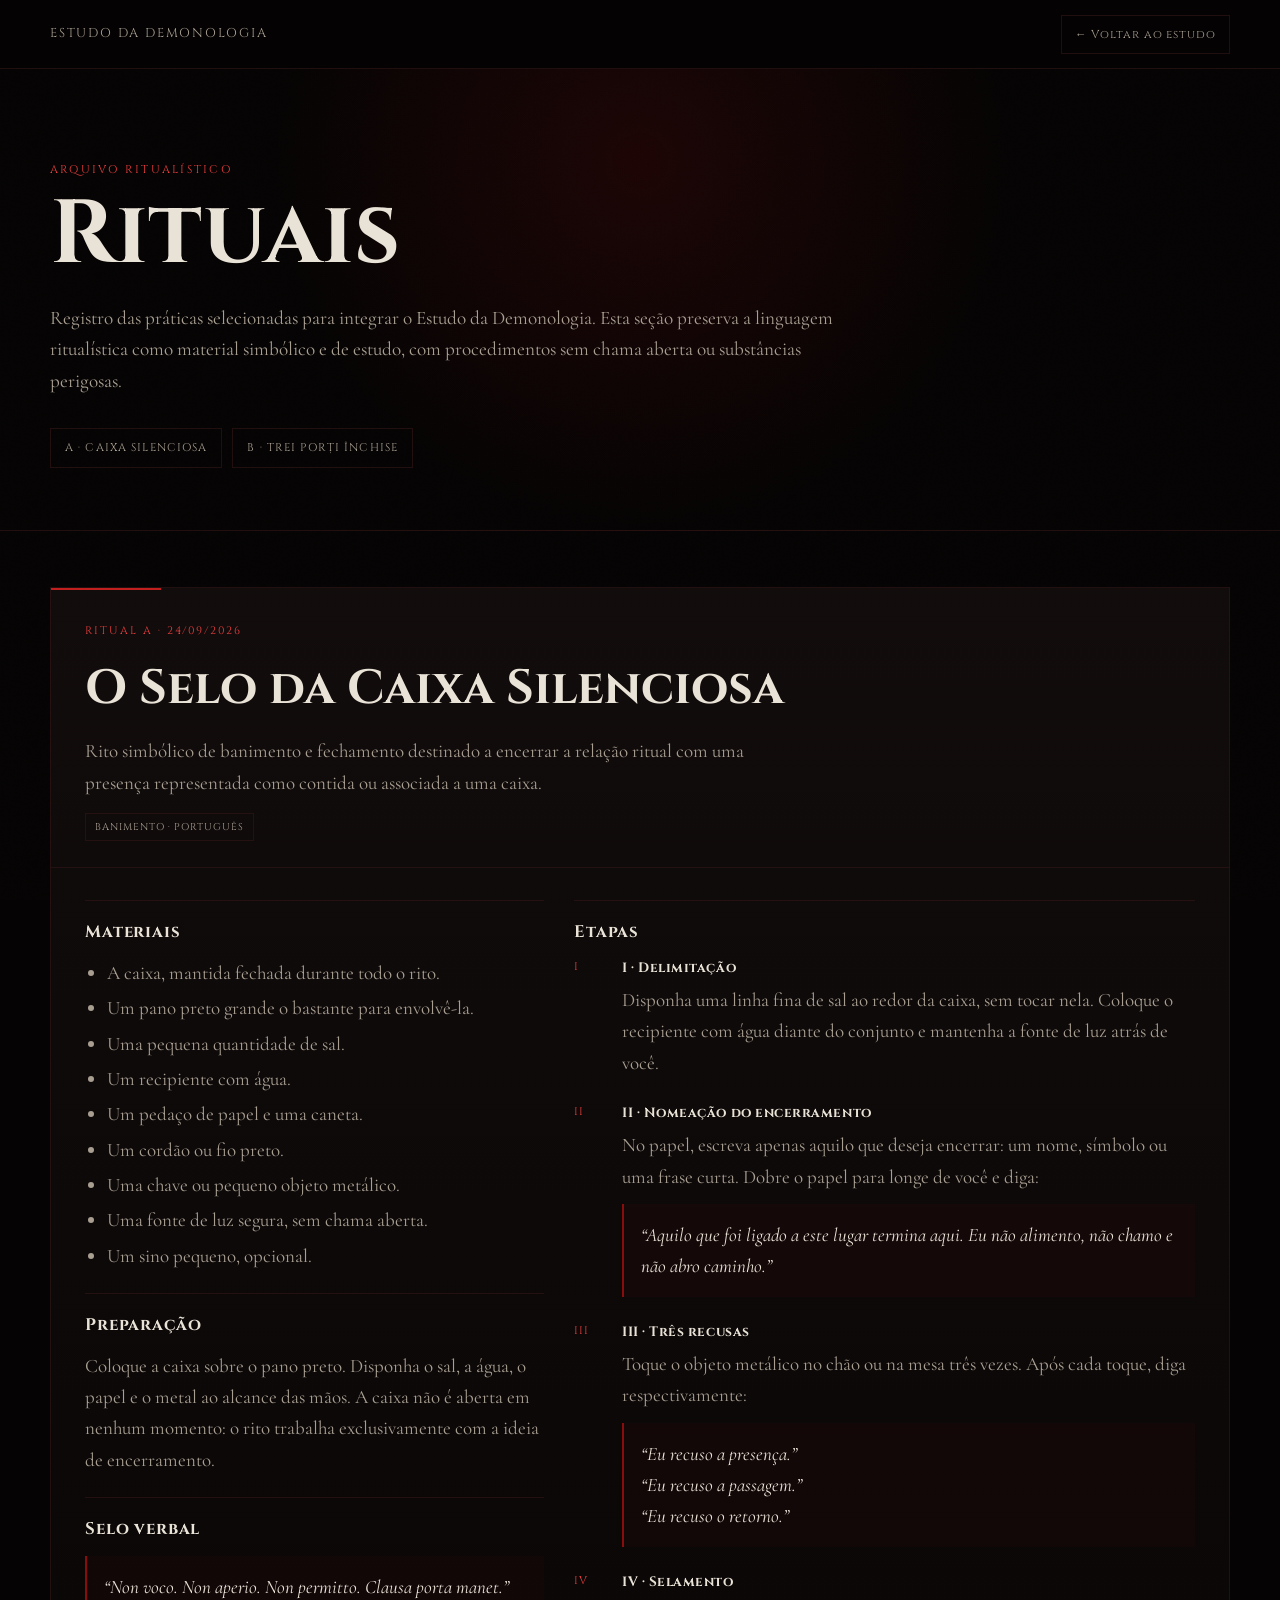
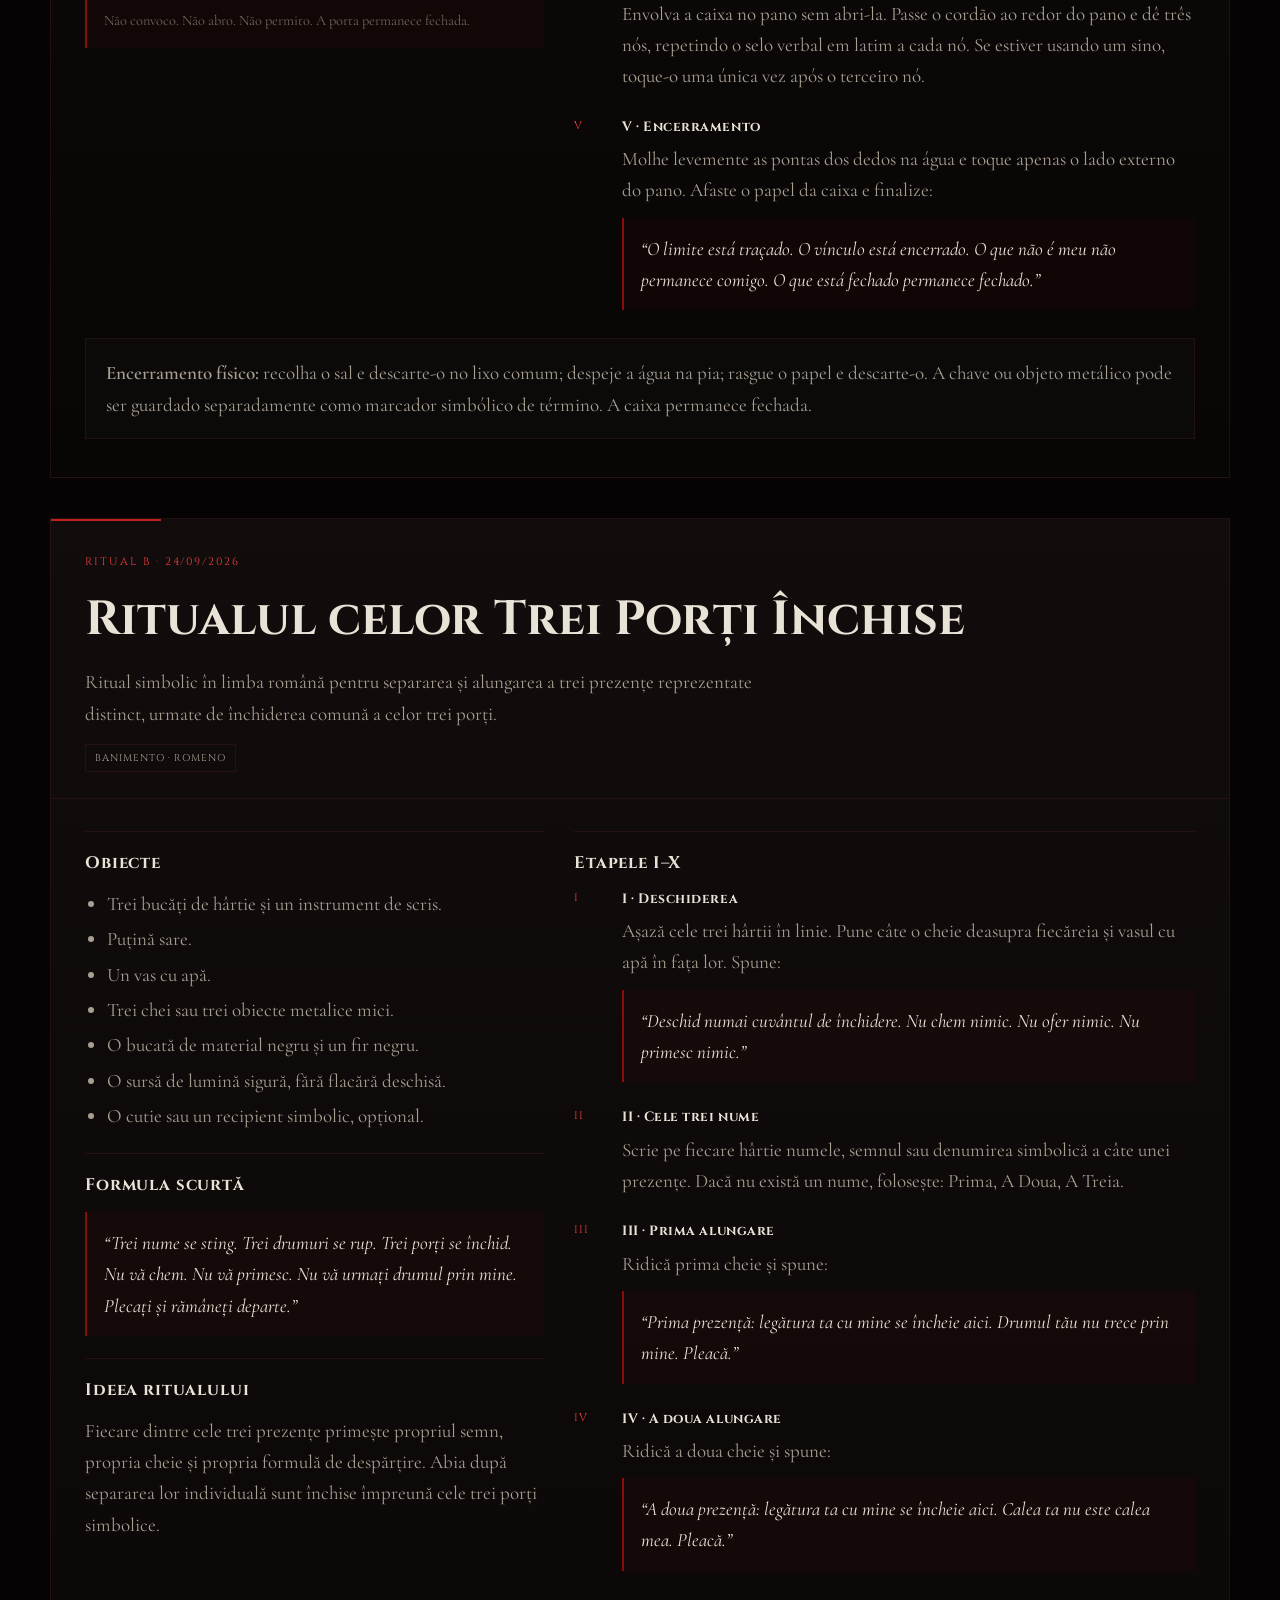
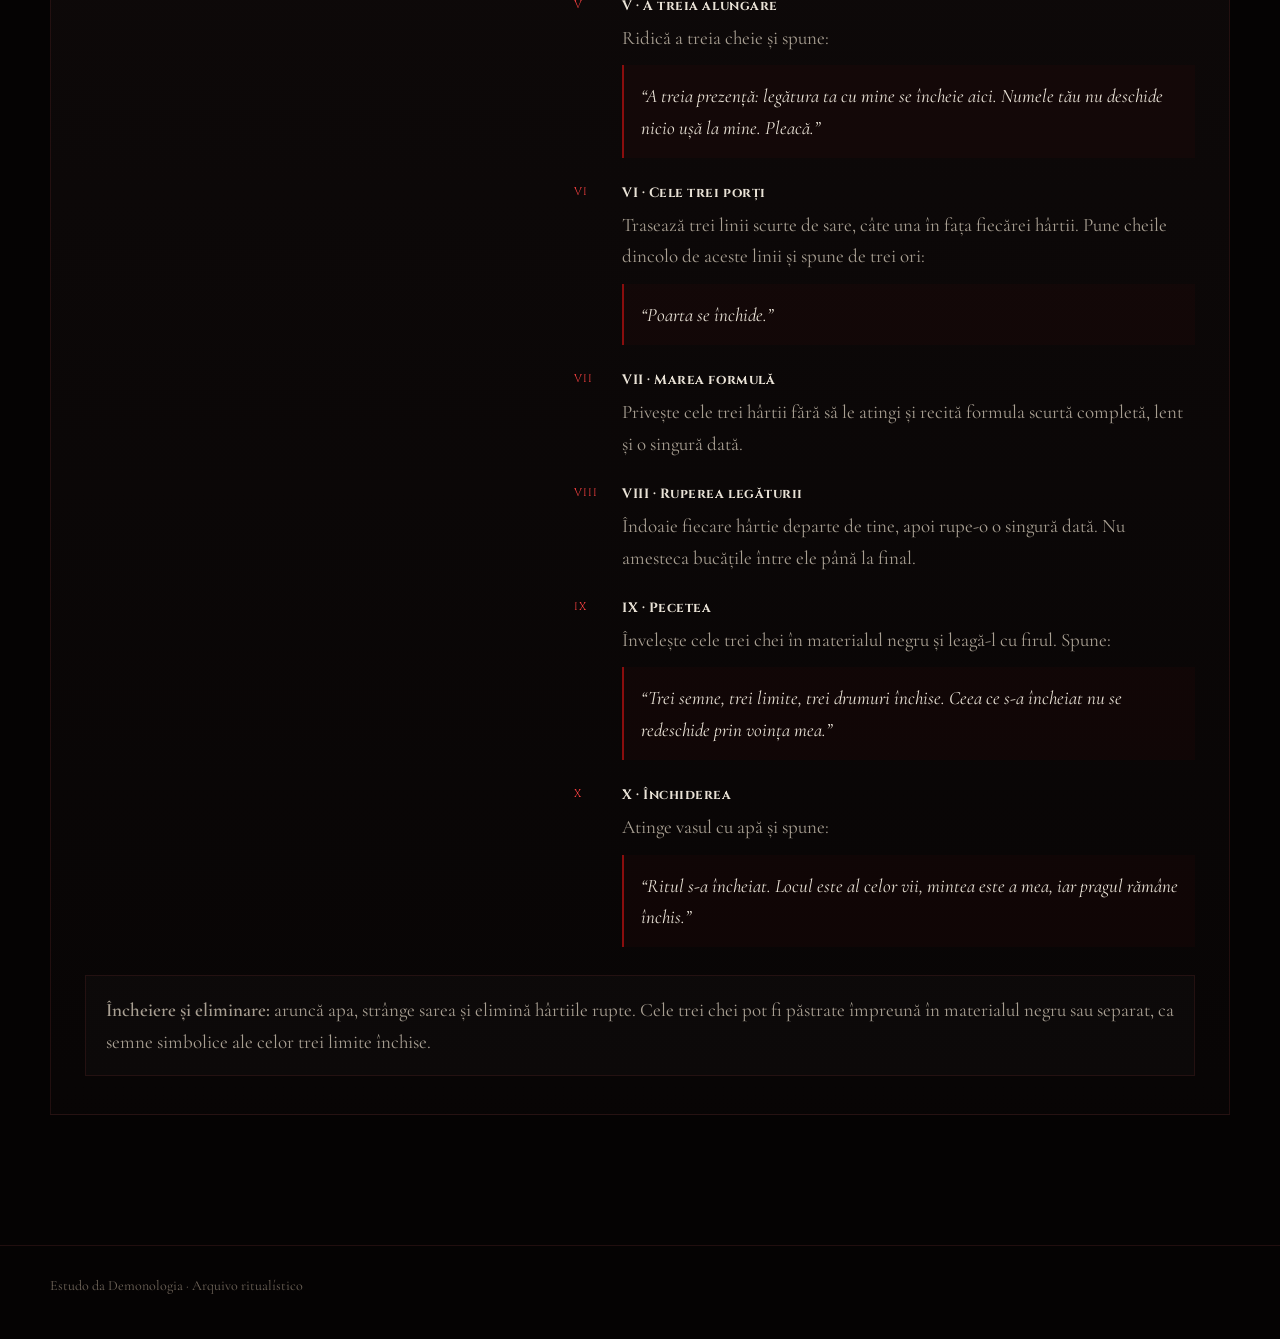
==== rituais.html @ 2136f31a "Add files via upload" ====
<!DOCTYPE html>
<html lang="pt-BR">
<head>
<meta charset="UTF-8">
<meta name="viewport" content="width=device-width, initial-scale=1, viewport-fit=cover">
<title>Rituais · Estudo da Demonologia</title>
<meta name="description" content="Arquivo ritualístico do projeto Estudo da Demonologia: O Selo da Caixa Silenciosa e Ritualul celor Trei Porți Închise.">
<link rel="stylesheet" href="assets/fontes.css">
<style>
  :root {
    --bg:#050303; --bg-raised:#0e0909; --panel:#130d0d; --ink:#e9e2d6;
    --dim:#a89f92; --faint:#6e6459; --red:#8a0d0d; --red-bright:#c41f1f;
    --red-glow:#ef3f3f; --line:#34161699;
    color-scheme:dark;
  }
  *{box-sizing:border-box}
  html{scroll-behavior:smooth}
  body{margin:0;background:var(--bg);color:var(--ink);font-family:'Cormorant Garamond',serif;font-size:19px;line-height:1.65;-webkit-font-smoothing:antialiased}
  body::before{content:"";position:fixed;inset:0;pointer-events:none;background-image:url("data:image/svg+xml,%3Csvg xmlns='http://www.w3.org/2000/svg' width='120' height='120'%3E%3Cfilter id='n'%3E%3CfeTurbulence type='fractalNoise' baseFrequency='.85' numOctaves='2' stitchTiles='stitch'/%3E%3C/filter%3E%3Crect width='100%25' height='100%25' filter='url(%23n)'/%3E%3C/svg%3E");opacity:.035;mix-blend-mode:overlay}
  a{color:inherit}
  h1,h2,h3,h4{font-family:'Cinzel',serif;margin:0;color:var(--ink)}
  .fraktur{font-family:'Metal Mania',cursive;font-weight:400}
  .shell{width:min(1180px,calc(100% - 40px));margin:0 auto}
  .topbar{position:sticky;top:0;z-index:20;background:rgba(5,3,3,.96);border-bottom:1px solid var(--line)}
  .topbar-inner{min-height:68px;display:flex;align-items:center;justify-content:space-between;gap:18px}
  .brand{font-family:'Cinzel',serif;font-size:.8rem;letter-spacing:.14em;text-transform:uppercase;text-decoration:none;color:var(--dim)}
  .back{display:inline-flex;align-items:center;gap:8px;text-decoration:none;border:1px solid var(--line);padding:9px 13px;font-family:'Cinzel',serif;font-size:.72rem;letter-spacing:.08em;color:var(--dim)}
  .back:hover{border-color:var(--red-bright);color:var(--red-glow)}
  .hero{padding:92px 0 62px;border-bottom:1px solid var(--line);background:radial-gradient(circle at 50% 20%,rgba(138,13,13,.18),transparent 50%)}
  .kicker{font-family:'Cinzel',serif;font-size:.7rem;letter-spacing:.2em;color:var(--red-glow);text-transform:uppercase;margin-bottom:14px}
  h1{font-size:clamp(2.8rem,7vw,6rem);line-height:.95;max-width:900px}
  .lede{max-width:790px;color:var(--dim);font-size:1.2rem;margin:24px 0 0}
  .index{display:flex;flex-wrap:wrap;gap:10px;margin-top:30px}
  .index a{text-decoration:none;border:1px solid var(--line);padding:10px 14px;font-family:'Cinzel',serif;font-size:.7rem;letter-spacing:.1em;text-transform:uppercase;color:var(--dim)}
  .index a:hover{border-color:var(--red-bright);color:var(--red-glow)}
  main{padding:56px 0 90px}
  .ritual{border:1px solid var(--line);background:linear-gradient(180deg,rgba(19,13,13,.94),rgba(8,5,5,.98));margin-bottom:40px;position:relative;overflow:hidden}
  .ritual::before{content:"";position:absolute;left:0;top:0;width:110px;height:2px;background:var(--red-bright)}
  .ritual-head{padding:34px 34px 26px;border-bottom:1px solid var(--line)}
  .code{font-family:'Cinzel',serif;font-size:.68rem;letter-spacing:.18em;color:var(--red-glow);text-transform:uppercase}
  .ritual h2{font-size:clamp(1.8rem,4vw,3rem);margin:9px 0 7px}
  .subtitle{color:var(--dim);margin:0;max-width:76ch}
  .status{display:inline-block;margin-top:15px;border:1px solid var(--line);padding:5px 9px;font-family:'Cinzel',serif;font-size:.62rem;letter-spacing:.1em;text-transform:uppercase;color:var(--dim)}
  .ritual-body{padding:32px 34px 38px}
  .two-col{display:grid;grid-template-columns:minmax(0,.85fr) minmax(0,1.15fr);gap:30px}
  .panel{border-top:1px solid var(--line);padding-top:18px;margin-top:22px}
  .panel:first-child{margin-top:0}
  .panel h3{font-size:1.05rem;letter-spacing:.05em;margin-bottom:10px}
  .panel p{margin:0;color:var(--dim)}
  .materials{margin:0;padding-left:1.15em;color:var(--dim)}
  .materials li+li{margin-top:4px}
  .steps{counter-reset:ritual-step;margin:0;padding:0;list-style:none}
  .steps li{position:relative;padding:0 0 24px 48px;color:var(--dim)}
  .steps li:last-child{padding-bottom:0}
  .steps li::before{counter-increment:ritual-step;content:counter(ritual-step, upper-roman);position:absolute;left:0;top:1px;font-family:'Cinzel',serif;font-size:.68rem;color:var(--red-glow);letter-spacing:.08em}
  .steps strong{display:block;font-family:'Cinzel',serif;font-size:.84rem;color:var(--ink);letter-spacing:.04em;margin-bottom:5px}
  .formula{margin:12px 0 0;padding:15px 17px;border-left:2px solid var(--red);background:rgba(138,13,13,.06);font-style:italic;color:var(--ink)}
  .translation{display:block;margin-top:7px;color:var(--faint);font-style:normal;font-size:.9rem}
  .note{margin-top:28px;padding:18px 20px;border:1px solid var(--line);color:var(--dim);background:rgba(255,255,255,.015)}
  footer{border-top:1px solid var(--line);padding:28px 0 42px;color:var(--faint);font-size:.88rem}
  @media(max-width:820px){
    body{font-size:18px}.shell{width:min(100% - 26px,1180px)}.hero{padding:64px 0 44px}.two-col{grid-template-columns:1fr}.topbar-inner{min-height:60px}.brand{font-size:.68rem}.back{font-size:.65rem}.ritual-head,.ritual-body{padding-left:22px;padding-right:22px}.steps li{padding-left:42px}
  }
</style>
</head>
<body>
<header class="topbar">
  <div class="shell topbar-inner">
    <a class="brand" href="index.html">Estudo da Demonologia</a>
    <a class="back" href="index.html">← Voltar ao estudo</a>
  </div>
</header>

<section class="hero">
  <div class="shell">
    <div class="kicker">Arquivo ritualístico</div>
    <h1>Rituais</h1>
    <p class="lede">Registro das práticas selecionadas para integrar o Estudo da Demonologia. Esta seção preserva a linguagem ritualística como material simbólico e de estudo, com procedimentos sem chama aberta ou substâncias perigosas.</p>
    <nav class="index" aria-label="Índice de rituais">
      <a href="#ritual-a">A · Caixa Silenciosa</a>
      <a href="#ritual-b">B · Trei Porți Închise</a>
    </nav>
  </div>
</section>

<main>
  <div class="shell">
    <article class="ritual" id="ritual-a">
      <header class="ritual-head">
        <div class="code">Ritual A · 24/09/2026</div>
        <h2>O Selo da Caixa Silenciosa</h2>
        <p class="subtitle">Rito simbólico de banimento e fechamento destinado a encerrar a relação ritual com uma presença representada como contida ou associada a uma caixa.</p>
        <span class="status">Banimento · Português</span>
      </header>
      <div class="ritual-body">
        <div class="two-col">
          <div>
            <section class="panel">
              <h3>Materiais</h3>
              <ul class="materials">
                <li>A caixa, mantida fechada durante todo o rito.</li>
                <li>Um pano preto grande o bastante para envolvê-la.</li>
                <li>Uma pequena quantidade de sal.</li>
                <li>Um recipiente com água.</li>
                <li>Um pedaço de papel e uma caneta.</li>
                <li>Um cordão ou fio preto.</li>
                <li>Uma chave ou pequeno objeto metálico.</li>
                <li>Uma fonte de luz segura, sem chama aberta.</li>
                <li>Um sino pequeno, opcional.</li>
              </ul>
            </section>
            <section class="panel">
              <h3>Preparação</h3>
              <p>Coloque a caixa sobre o pano preto. Disponha o sal, a água, o papel e o metal ao alcance das mãos. A caixa não é aberta em nenhum momento: o rito trabalha exclusivamente com a ideia de encerramento.</p>
            </section>
            <section class="panel">
              <h3>Selo verbal</h3>
              <div class="formula">“Non voco. Non aperio. Non permitto. Clausa porta manet.”<span class="translation">Não convoco. Não abro. Não permito. A porta permanece fechada.</span></div>
            </section>
          </div>
          <div>
            <section class="panel">
              <h3>Etapas</h3>
              <ol class="steps">
                <li><strong>I · Delimitação</strong>Disponha uma linha fina de sal ao redor da caixa, sem tocar nela. Coloque o recipiente com água diante do conjunto e mantenha a fonte de luz atrás de você.</li>
                <li><strong>II · Nomeação do encerramento</strong>No papel, escreva apenas aquilo que deseja encerrar: um nome, símbolo ou uma frase curta. Dobre o papel para longe de você e diga: <div class="formula">“Aquilo que foi ligado a este lugar termina aqui. Eu não alimento, não chamo e não abro caminho.”</div></li>
                <li><strong>III · Três recusas</strong>Toque o objeto metálico no chão ou na mesa três vezes. Após cada toque, diga respectivamente: <div class="formula">“Eu recuso a presença.”<br>“Eu recuso a passagem.”<br>“Eu recuso o retorno.”</div></li>
                <li><strong>IV · Selamento</strong>Envolva a caixa no pano sem abri-la. Passe o cordão ao redor do pano e dê três nós, repetindo o selo verbal em latim a cada nó. Se estiver usando um sino, toque-o uma única vez após o terceiro nó.</li>
                <li><strong>V · Encerramento</strong>Molhe levemente as pontas dos dedos na água e toque apenas o lado externo do pano. Afaste o papel da caixa e finalize: <div class="formula">“O limite está traçado. O vínculo está encerrado. O que não é meu não permanece comigo. O que está fechado permanece fechado.”</div></li>
              </ol>
            </section>
          </div>
        </div>
        <div class="note"><strong>Encerramento físico:</strong> recolha o sal e descarte-o no lixo comum; despeje a água na pia; rasgue o papel e descarte-o. A chave ou objeto metálico pode ser guardado separadamente como marcador simbólico de término. A caixa permanece fechada.</div>
      </div>
    </article>

    <article class="ritual" id="ritual-b">
      <header class="ritual-head">
        <div class="code">Ritual B · 24/09/2026</div>
        <h2>Ritualul celor Trei Porți Închise</h2>
        <p class="subtitle">Ritual simbolic în limba română pentru separarea și alungarea a trei prezențe reprezentate distinct, urmate de închiderea comună a celor trei porți.</p>
        <span class="status">Banimento · Romeno</span>
      </header>
      <div class="ritual-body">
        <div class="two-col">
          <div>
            <section class="panel">
              <h3>Obiecte</h3>
              <ul class="materials">
                <li>Trei bucăți de hârtie și un instrument de scris.</li>
                <li>Puțină sare.</li>
                <li>Un vas cu apă.</li>
                <li>Trei chei sau trei obiecte metalice mici.</li>
                <li>O bucată de material negru și un fir negru.</li>
                <li>O sursă de lumină sigură, fără flacără deschisă.</li>
                <li>O cutie sau un recipient simbolic, opțional.</li>
              </ul>
            </section>
            <section class="panel">
              <h3>Formula scurtă</h3>
              <div class="formula">“Trei nume se sting. Trei drumuri se rup. Trei porți se închid. Nu vă chem. Nu vă primesc. Nu vă urmați drumul prin mine. Plecați și rămâneți departe.”</div>
            </section>
            <section class="panel">
              <h3>Ideea ritualului</h3>
              <p>Fiecare dintre cele trei prezențe primește propriul semn, propria cheie și propria formulă de despărțire. Abia după separarea lor individuală sunt închise împreună cele trei porți simbolice.</p>
            </section>
          </div>
          <div>
            <section class="panel">
              <h3>Etapele I–X</h3>
              <ol class="steps">
                <li><strong>I · Deschiderea</strong>Așază cele trei hârtii în linie. Pune câte o cheie deasupra fiecăreia și vasul cu apă în fața lor. Spune: <div class="formula">“Deschid numai cuvântul de închidere. Nu chem nimic. Nu ofer nimic. Nu primesc nimic.”</div></li>
                <li><strong>II · Cele trei nume</strong>Scrie pe fiecare hârtie numele, semnul sau denumirea simbolică a câte unei prezențe. Dacă nu există un nume, folosește: Prima, A Doua, A Treia.</li>
                <li><strong>III · Prima alungare</strong>Ridică prima cheie și spune: <div class="formula">“Prima prezență: legătura ta cu mine se încheie aici. Drumul tău nu trece prin mine. Pleacă.”</div></li>
                <li><strong>IV · A doua alungare</strong>Ridică a doua cheie și spune: <div class="formula">“A doua prezență: legătura ta cu mine se încheie aici. Calea ta nu este calea mea. Pleacă.”</div></li>
                <li><strong>V · A treia alungare</strong>Ridică a treia cheie și spune: <div class="formula">“A treia prezență: legătura ta cu mine se încheie aici. Numele tău nu deschide nicio ușă la mine. Pleacă.”</div></li>
                <li><strong>VI · Cele trei porți</strong>Trasează trei linii scurte de sare, câte una în fața fiecărei hârtii. Pune cheile dincolo de aceste linii și spune de trei ori: <div class="formula">“Poarta se închide.”</div></li>
                <li><strong>VII · Marea formulă</strong>Privește cele trei hârtii fără să le atingi și recită formula scurtă completă, lent și o singură dată.</li>
                <li><strong>VIII · Ruperea legăturii</strong>Îndoaie fiecare hârtie departe de tine, apoi rupe-o o singură dată. Nu amesteca bucățile între ele până la final.</li>
                <li><strong>IX · Pecetea</strong>Învelește cele trei chei în materialul negru și leagă-l cu firul. Spune: <div class="formula">“Trei semne, trei limite, trei drumuri închise. Ceea ce s-a încheiat nu se redeschide prin voința mea.”</div></li>
                <li><strong>X · Închiderea</strong>Atinge vasul cu apă și spune: <div class="formula">“Ritul s-a încheiat. Locul este al celor vii, mintea este a mea, iar pragul rămâne închis.”</div></li>
              </ol>
            </section>
          </div>
        </div>
        <div class="note"><strong>Încheiere și eliminare:</strong> aruncă apa, strânge sarea și elimină hârtiile rupte. Cele trei chei pot fi păstrate împreună în materialul negru sau separat, ca semne simbolice ale celor trei limite închise.</div>
      </div>
    </article>
  </div>
</main>

<footer>
  <div class="shell">Estudo da Demonologia · Arquivo ritualístico</div>
</footer>
</body>
</html>
---- assets/fontes.css ----
@font-face {
  font-family: 'Cinzel';
  font-style: normal;
  font-weight: 400;
  font-display: swap;
  src: url('./fontes/cinzel-400-normal-latin.woff2') format('woff2');
  unicode-range: U+0000-00FF, U+0131, U+0152-0153, U+02BB-02BC, U+02C6, U+02DA, U+02DC, U+0304, U+0308, U+0329, U+2000-206F, U+20AC, U+2122, U+2191, U+2193, U+2212, U+2215, U+FEFF, U+FFFD;
}

@font-face {
  font-family: 'Cinzel';
  font-style: normal;
  font-weight: 400;
  font-display: swap;
  src: url('./fontes/cinzel-400-normal-latin-ext.woff2') format('woff2');
  unicode-range: U+0100-02BA, U+02BD-02C5, U+02C7-02CC, U+02CE-02D7, U+02DD-02FF, U+0304, U+0308, U+0329, U+1D00-1DBF, U+1E00-1E9F, U+1EF2-1EFF, U+2020, U+20A0-20AB, U+20AD-20C0, U+2113, U+2C60-2C7F, U+A720-A7FF;
}

@font-face {
  font-family: 'Cinzel';
  font-style: normal;
  font-weight: 500;
  font-display: swap;
  src: url('./fontes/cinzel-500-normal-latin.woff2') format('woff2');
  unicode-range: U+0000-00FF, U+0131, U+0152-0153, U+02BB-02BC, U+02C6, U+02DA, U+02DC, U+0304, U+0308, U+0329, U+2000-206F, U+20AC, U+2122, U+2191, U+2193, U+2212, U+2215, U+FEFF, U+FFFD;
}

@font-face {
  font-family: 'Cinzel';
  font-style: normal;
  font-weight: 500;
  font-display: swap;
  src: url('./fontes/cinzel-500-normal-latin-ext.woff2') format('woff2');
  unicode-range: U+0100-02BA, U+02BD-02C5, U+02C7-02CC, U+02CE-02D7, U+02DD-02FF, U+0304, U+0308, U+0329, U+1D00-1DBF, U+1E00-1E9F, U+1EF2-1EFF, U+2020, U+20A0-20AB, U+20AD-20C0, U+2113, U+2C60-2C7F, U+A720-A7FF;
}

@font-face {
  font-family: 'Cinzel';
  font-style: normal;
  font-weight: 600;
  font-display: swap;
  src: url('./fontes/cinzel-600-normal-latin.woff2') format('woff2');
  unicode-range: U+0000-00FF, U+0131, U+0152-0153, U+02BB-02BC, U+02C6, U+02DA, U+02DC, U+0304, U+0308, U+0329, U+2000-206F, U+20AC, U+2122, U+2191, U+2193, U+2212, U+2215, U+FEFF, U+FFFD;
}

@font-face {
  font-family: 'Cinzel';
  font-style: normal;
  font-weight: 600;
  font-display: swap;
  src: url('./fontes/cinzel-600-normal-latin-ext.woff2') format('woff2');
  unicode-range: U+0100-02BA, U+02BD-02C5, U+02C7-02CC, U+02CE-02D7, U+02DD-02FF, U+0304, U+0308, U+0329, U+1D00-1DBF, U+1E00-1E9F, U+1EF2-1EFF, U+2020, U+20A0-20AB, U+20AD-20C0, U+2113, U+2C60-2C7F, U+A720-A7FF;
}

@font-face {
  font-family: 'Cinzel';
  font-style: normal;
  font-weight: 700;
  font-display: swap;
  src: url('./fontes/cinzel-700-normal-latin.woff2') format('woff2');
  unicode-range: U+0000-00FF, U+0131, U+0152-0153, U+02BB-02BC, U+02C6, U+02DA, U+02DC, U+0304, U+0308, U+0329, U+2000-206F, U+20AC, U+2122, U+2191, U+2193, U+2212, U+2215, U+FEFF, U+FFFD;
}

@font-face {
  font-family: 'Cinzel';
  font-style: normal;
  font-weight: 700;
  font-display: swap;
  src: url('./fontes/cinzel-700-normal-latin-ext.woff2') format('woff2');
  unicode-range: U+0100-02BA, U+02BD-02C5, U+02C7-02CC, U+02CE-02D7, U+02DD-02FF, U+0304, U+0308, U+0329, U+1D00-1DBF, U+1E00-1E9F, U+1EF2-1EFF, U+2020, U+20A0-20AB, U+20AD-20C0, U+2113, U+2C60-2C7F, U+A720-A7FF;
}

@font-face {
  font-family: 'Cormorant Garamond';
  font-style: italic;
  font-weight: 400;
  font-display: swap;
  src: url('./fontes/cormorant-garamond-400-italic-latin.woff2') format('woff2');
  unicode-range: U+0000-00FF, U+0131, U+0152-0153, U+02BB-02BC, U+02C6, U+02DA, U+02DC, U+0304, U+0308, U+0329, U+2000-206F, U+20AC, U+2122, U+2191, U+2193, U+2212, U+2215, U+FEFF, U+FFFD;
}

@font-face {
  font-family: 'Cormorant Garamond';
  font-style: italic;
  font-weight: 400;
  font-display: swap;
  src: url('./fontes/cormorant-garamond-400-italic-latin-ext.woff2') format('woff2');
  unicode-range: U+0100-02BA, U+02BD-02C5, U+02C7-02CC, U+02CE-02D7, U+02DD-02FF, U+0304, U+0308, U+0329, U+1D00-1DBF, U+1E00-1E9F, U+1EF2-1EFF, U+2020, U+20A0-20AB, U+20AD-20C0, U+2113, U+2C60-2C7F, U+A720-A7FF;
}

@font-face {
  font-family: 'Cormorant Garamond';
  font-style: normal;
  font-weight: 400;
  font-display: swap;
  src: url('./fontes/cormorant-garamond-400-normal-latin.woff2') format('woff2');
  unicode-range: U+0000-00FF, U+0131, U+0152-0153, U+02BB-02BC, U+02C6, U+02DA, U+02DC, U+0304, U+0308, U+0329, U+2000-206F, U+20AC, U+2122, U+2191, U+2193, U+2212, U+2215, U+FEFF, U+FFFD;
}

@font-face {
  font-family: 'Cormorant Garamond';
  font-style: normal;
  font-weight: 400;
  font-display: swap;
  src: url('./fontes/cormorant-garamond-400-normal-latin-ext.woff2') format('woff2');
  unicode-range: U+0100-02BA, U+02BD-02C5, U+02C7-02CC, U+02CE-02D7, U+02DD-02FF, U+0304, U+0308, U+0329, U+1D00-1DBF, U+1E00-1E9F, U+1EF2-1EFF, U+2020, U+20A0-20AB, U+20AD-20C0, U+2113, U+2C60-2C7F, U+A720-A7FF;
}

@font-face {
  font-family: 'Cormorant Garamond';
  font-style: italic;
  font-weight: 500;
  font-display: swap;
  src: url('./fontes/cormorant-garamond-500-italic-latin.woff2') format('woff2');
  unicode-range: U+0000-00FF, U+0131, U+0152-0153, U+02BB-02BC, U+02C6, U+02DA, U+02DC, U+0304, U+0308, U+0329, U+2000-206F, U+20AC, U+2122, U+2191, U+2193, U+2212, U+2215, U+FEFF, U+FFFD;
}

@font-face {
  font-family: 'Cormorant Garamond';
  font-style: italic;
  font-weight: 500;
  font-display: swap;
  src: url('./fontes/cormorant-garamond-500-italic-latin-ext.woff2') format('woff2');
  unicode-range: U+0100-02BA, U+02BD-02C5, U+02C7-02CC, U+02CE-02D7, U+02DD-02FF, U+0304, U+0308, U+0329, U+1D00-1DBF, U+1E00-1E9F, U+1EF2-1EFF, U+2020, U+20A0-20AB, U+20AD-20C0, U+2113, U+2C60-2C7F, U+A720-A7FF;
}

@font-face {
  font-family: 'Cormorant Garamond';
  font-style: normal;
  font-weight: 500;
  font-display: swap;
  src: url('./fontes/cormorant-garamond-500-normal-latin.woff2') format('woff2');
  unicode-range: U+0000-00FF, U+0131, U+0152-0153, U+02BB-02BC, U+02C6, U+02DA, U+02DC, U+0304, U+0308, U+0329, U+2000-206F, U+20AC, U+2122, U+2191, U+2193, U+2212, U+2215, U+FEFF, U+FFFD;
}

@font-face {
  font-family: 'Cormorant Garamond';
  font-style: normal;
  font-weight: 500;
  font-display: swap;
  src: url('./fontes/cormorant-garamond-500-normal-latin-ext.woff2') format('woff2');
  unicode-range: U+0100-02BA, U+02BD-02C5, U+02C7-02CC, U+02CE-02D7, U+02DD-02FF, U+0304, U+0308, U+0329, U+1D00-1DBF, U+1E00-1E9F, U+1EF2-1EFF, U+2020, U+20A0-20AB, U+20AD-20C0, U+2113, U+2C60-2C7F, U+A720-A7FF;
}

@font-face {
  font-family: 'Cormorant Garamond';
  font-style: normal;
  font-weight: 600;
  font-display: swap;
  src: url('./fontes/cormorant-garamond-600-normal-latin.woff2') format('woff2');
  unicode-range: U+0000-00FF, U+0131, U+0152-0153, U+02BB-02BC, U+02C6, U+02DA, U+02DC, U+0304, U+0308, U+0329, U+2000-206F, U+20AC, U+2122, U+2191, U+2193, U+2212, U+2215, U+FEFF, U+FFFD;
}

@font-face {
  font-family: 'Cormorant Garamond';
  font-style: normal;
  font-weight: 600;
  font-display: swap;
  src: url('./fontes/cormorant-garamond-600-normal-latin-ext.woff2') format('woff2');
  unicode-range: U+0100-02BA, U+02BD-02C5, U+02C7-02CC, U+02CE-02D7, U+02DD-02FF, U+0304, U+0308, U+0329, U+1D00-1DBF, U+1E00-1E9F, U+1EF2-1EFF, U+2020, U+20A0-20AB, U+20AD-20C0, U+2113, U+2C60-2C7F, U+A720-A7FF;
}

@font-face {
  font-family: 'Metal Mania';
  font-style: normal;
  font-weight: 400;
  font-display: swap;
  src: url('./fontes/metal-mania-400-normal-latin.woff2') format('woff2');
  unicode-range: U+0000-00FF, U+0131, U+0152-0153, U+02BB-02BC, U+02C6, U+02DA, U+02DC, U+0304, U+0308, U+0329, U+2000-206F, U+20AC, U+2122, U+2191, U+2193, U+2212, U+2215, U+FEFF, U+FFFD;
}

@font-face {
  font-family: 'Metal Mania';
  font-style: normal;
  font-weight: 400;
  font-display: swap;
  src: url('./fontes/metal-mania-400-normal-latin-ext.woff2') format('woff2');
  unicode-range: U+0100-02BA, U+02BD-02C5, U+02C7-02CC, U+02CE-02D7, U+02DD-02FF, U+0304, U+0308, U+0329, U+1D00-1DBF, U+1E00-1E9F, U+1EF2-1EFF, U+2020, U+20A0-20AB, U+20AD-20C0, U+2113, U+2C60-2C7F, U+A720-A7FF;
}
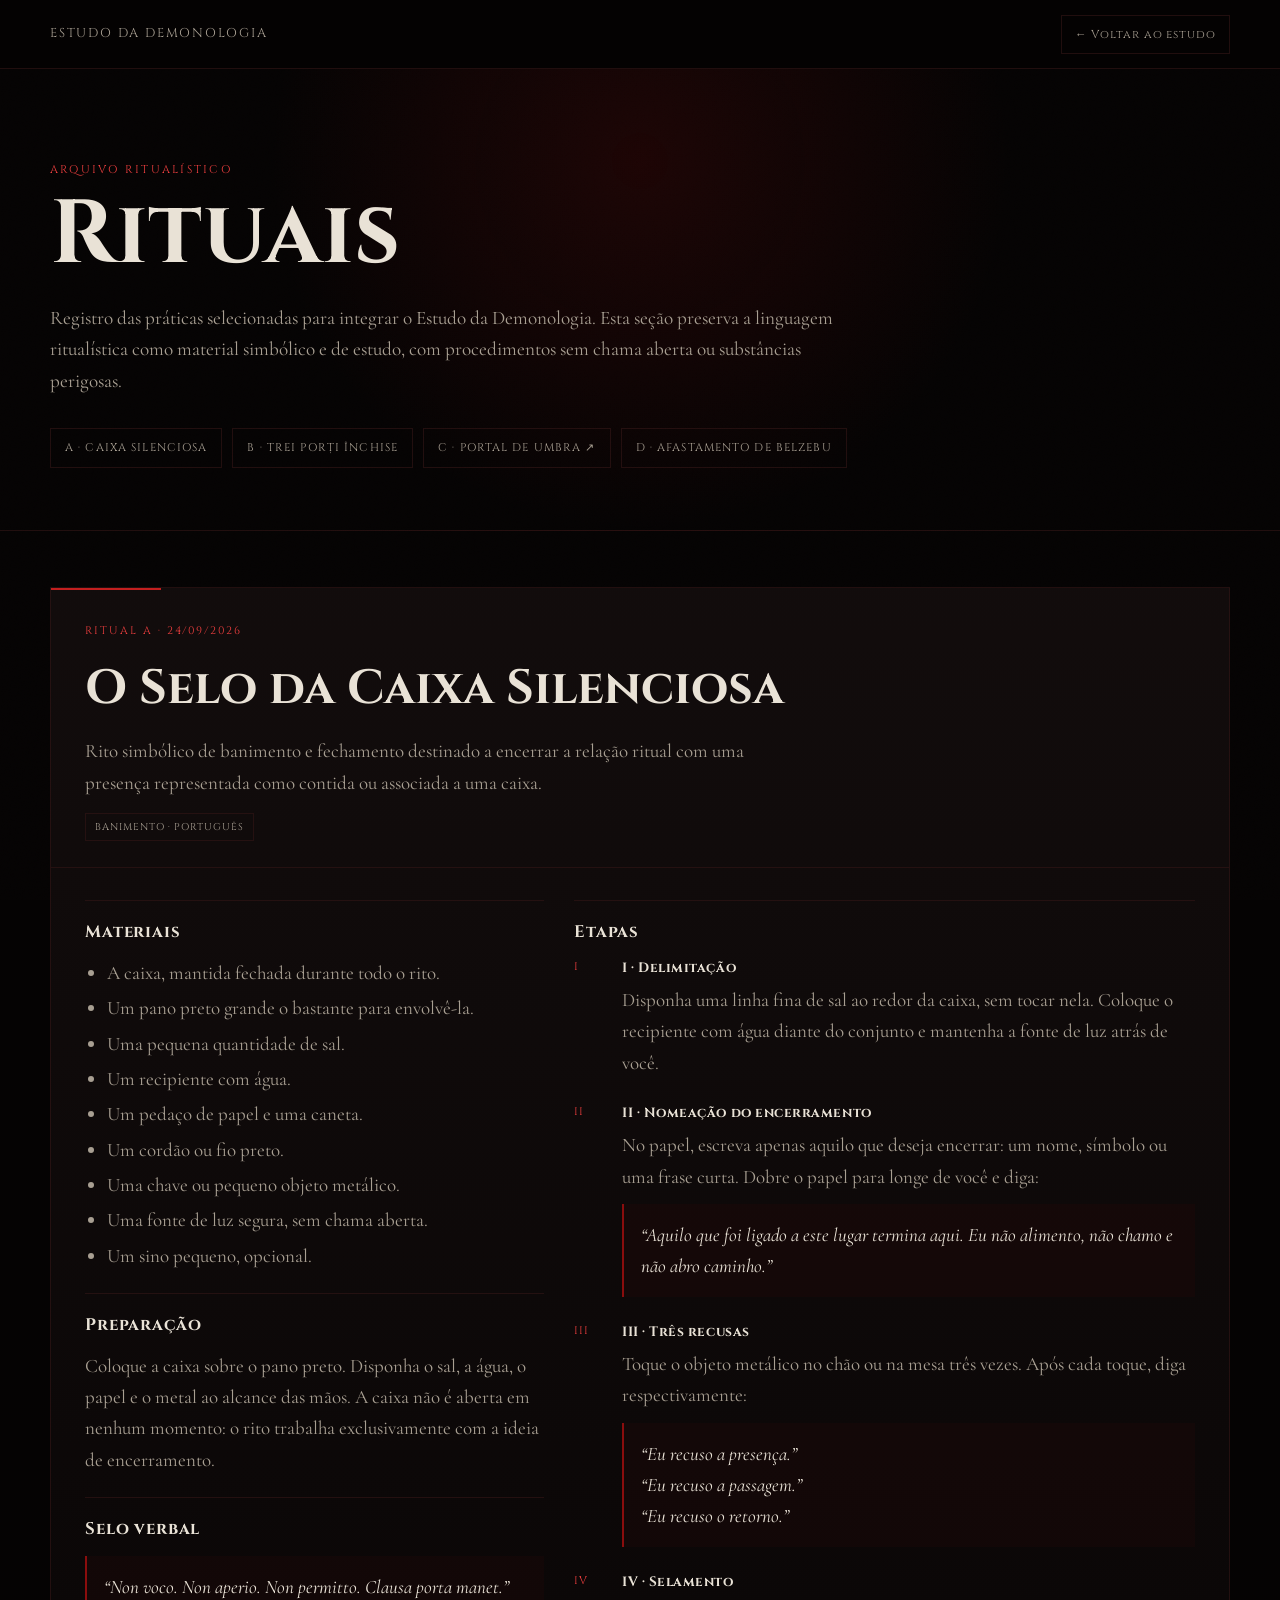
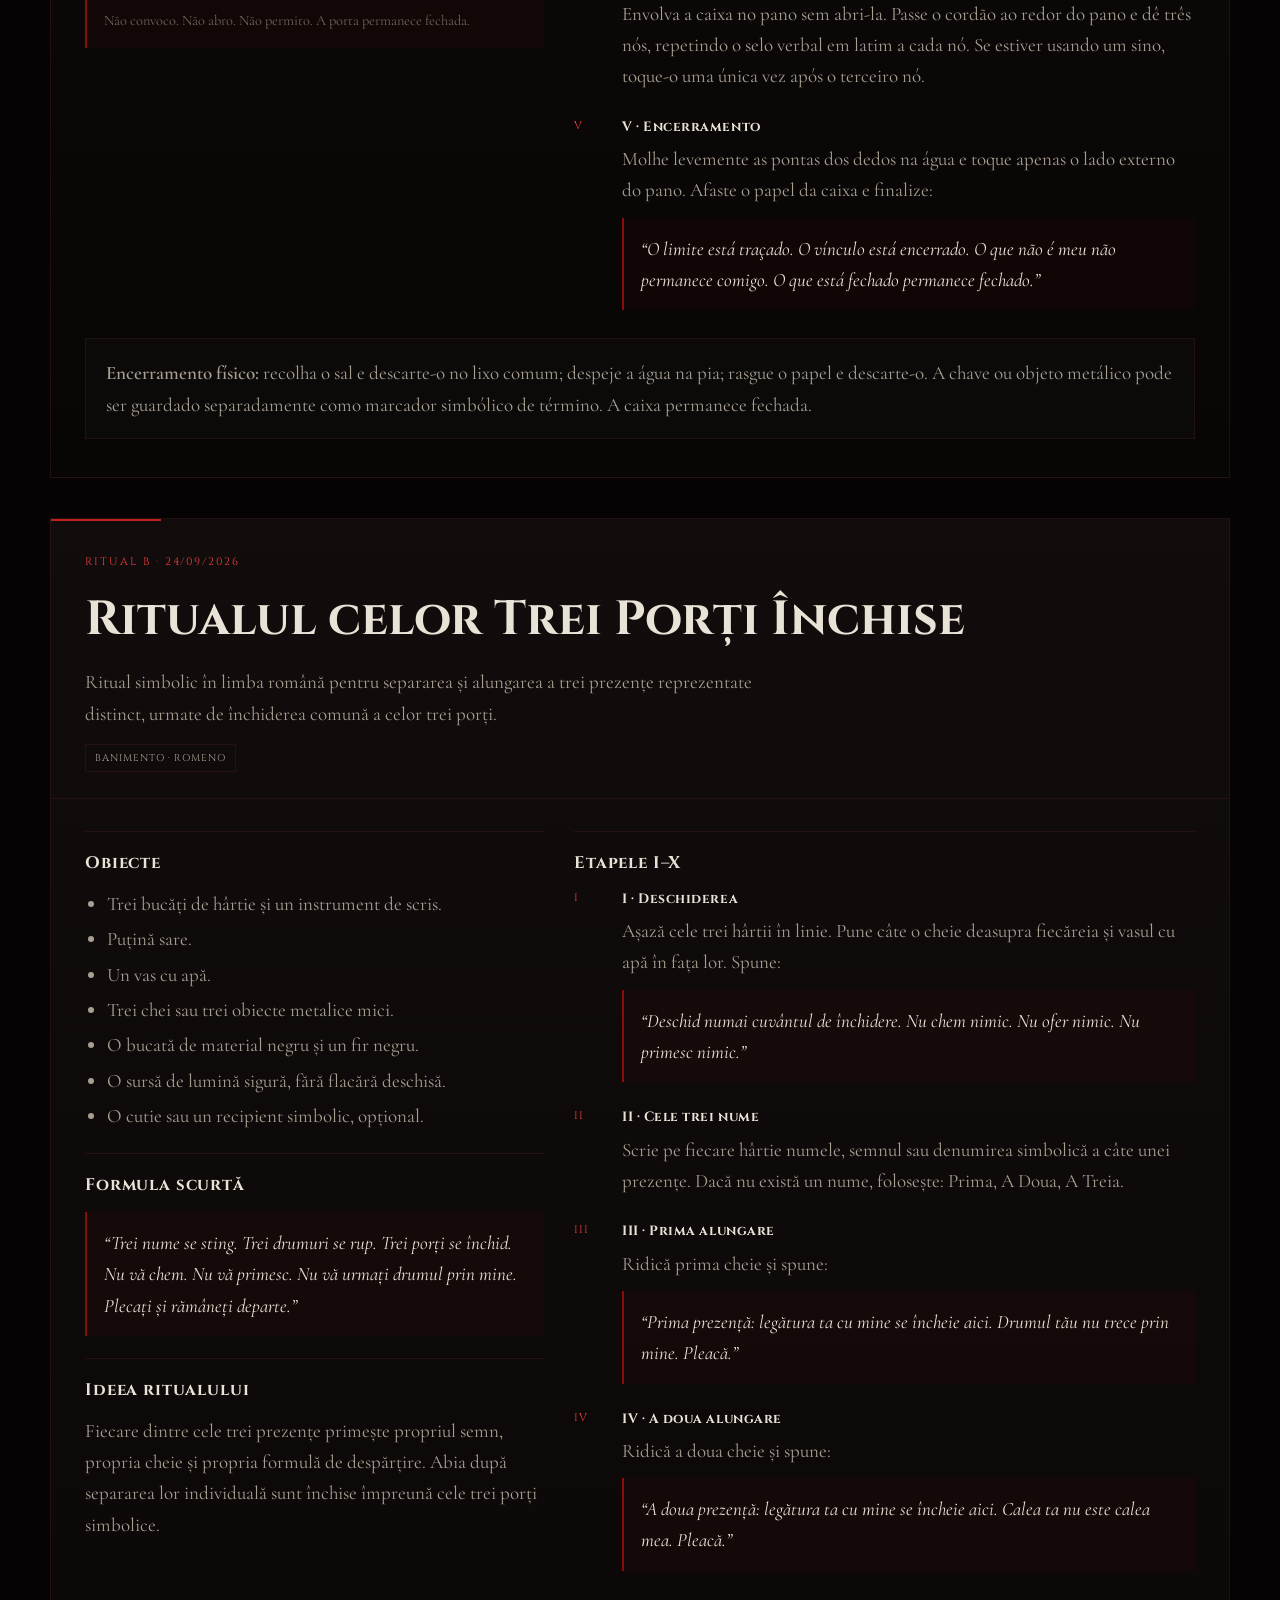
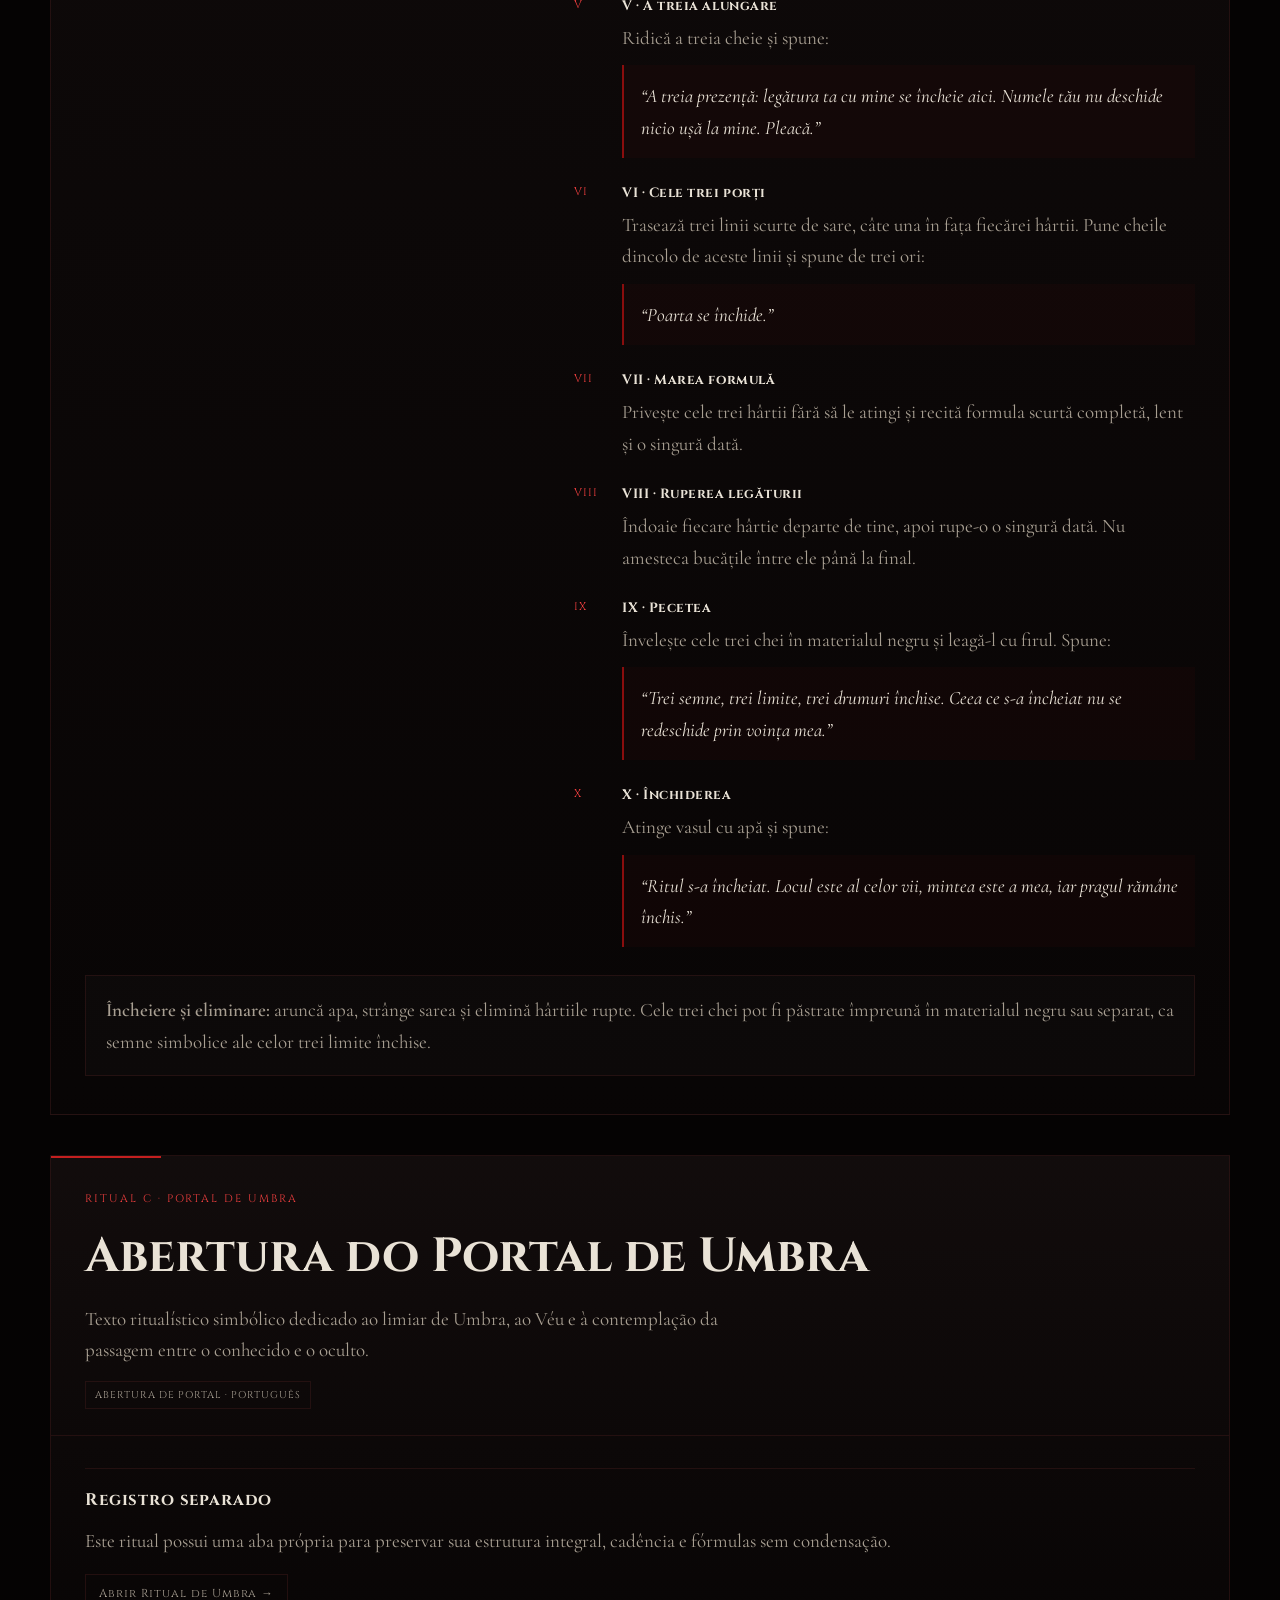
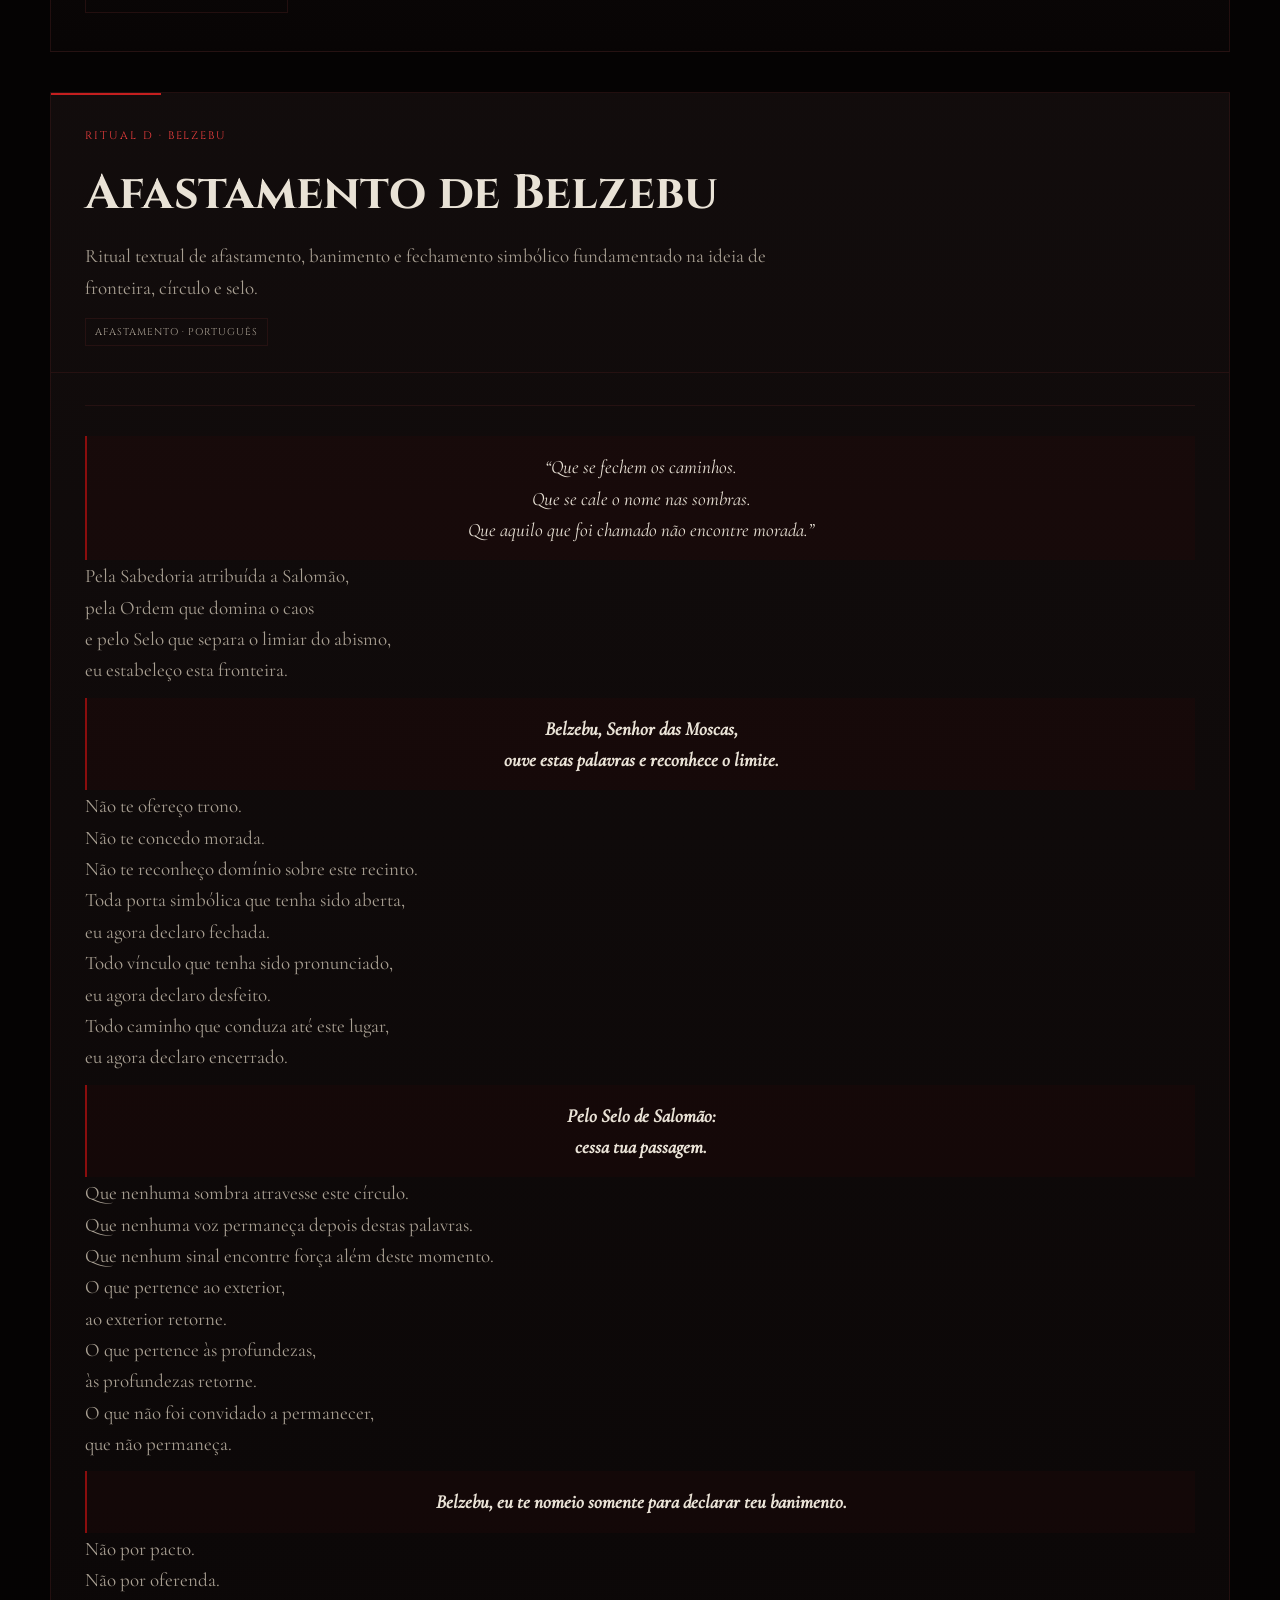
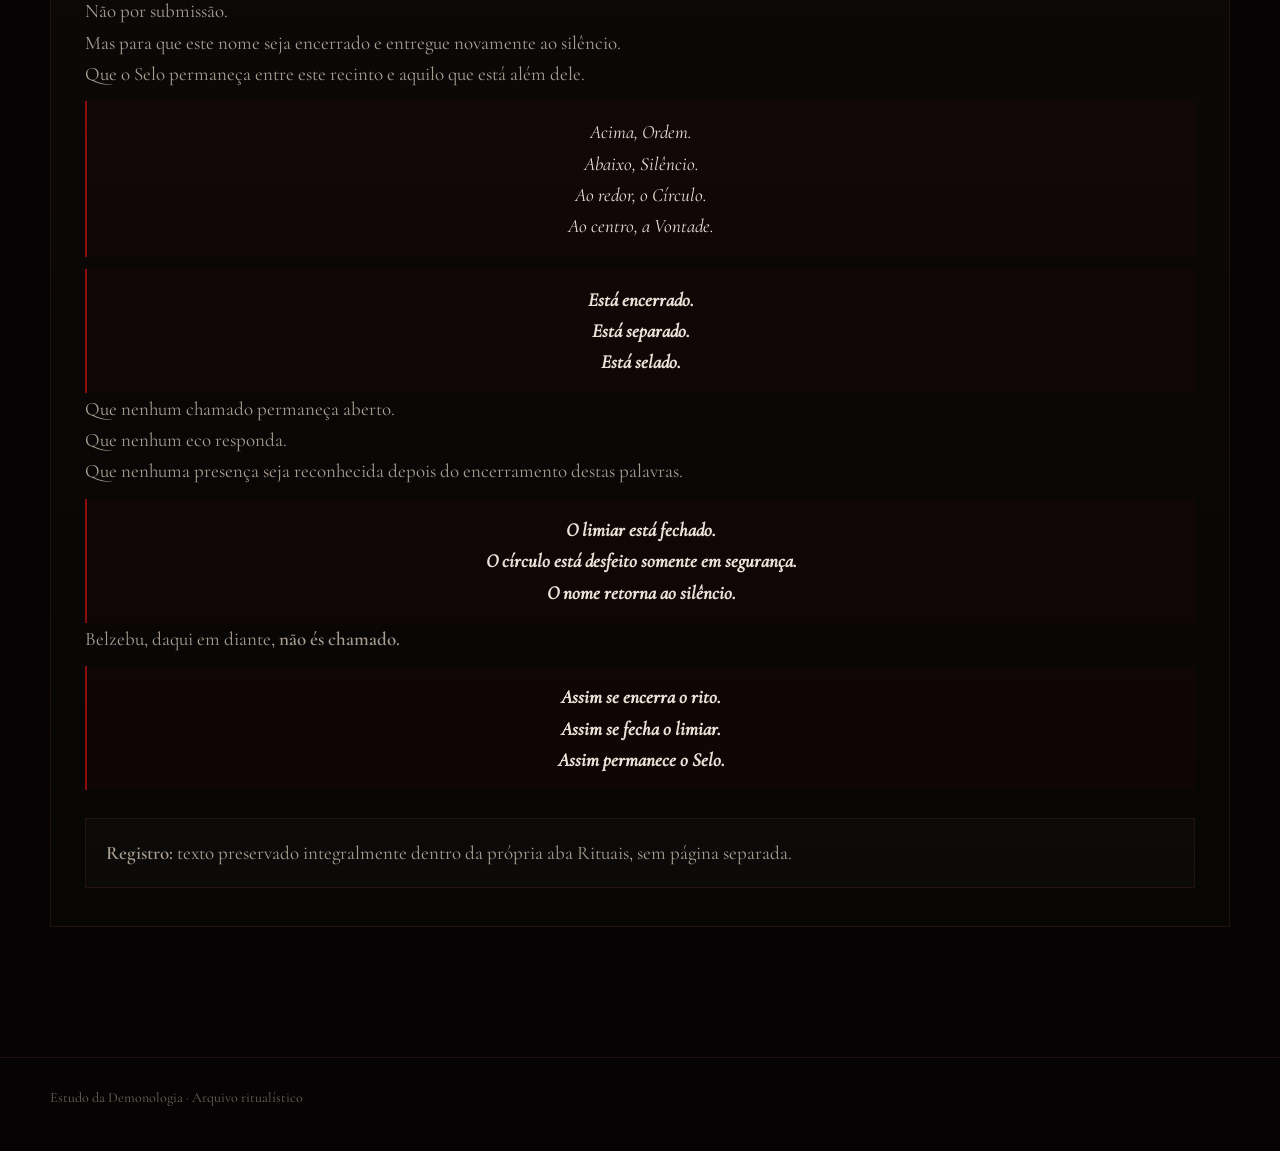
==== commit ff976bdd: "Add files via upload" ====
--- a/rituais.html
+++ b/rituais.html
@@ -4,7 +4,7 @@
 <meta charset="UTF-8">
 <meta name="viewport" content="width=device-width, initial-scale=1, viewport-fit=cover">
 <title>Rituais · Estudo da Demonologia</title>
-<meta name="description" content="Arquivo ritualístico do projeto Estudo da Demonologia: O Selo da Caixa Silenciosa e Ritualul celor Trei Porți Închise.">
+<meta name="description" content="Arquivo ritualístico do projeto Estudo da Demonologia: O Selo da Caixa Silenciosa, Ritualul celor Trei Porți Închise, Abertura do Portal de Umbra e Afastamento de Belzebu.">
 <link rel="stylesheet" href="assets/fontes.css">
 <style>
   :root {
@@ -79,6 +79,8 @@
     <nav class="index" aria-label="Índice de rituais">
       <a href="#ritual-a">A · Caixa Silenciosa</a>
       <a href="#ritual-b">B · Trei Porți Închise</a>
+      <a href="umbra.html">C · Portal de Umbra ↗</a>
+      <a href="#ritual-d">D · Afastamento de Belzebu</a>
     </nav>
   </div>
 </section>
@@ -187,6 +189,88 @@
         <div class="note"><strong>Încheiere și eliminare:</strong> aruncă apa, strânge sarea și elimină hârtiile rupte. Cele trei chei pot fi păstrate împreună în materialul negru sau separat, ca semne simbolice ale celor trei limite închise.</div>
       </div>
     </article>
+
+    <article class="ritual" id="ritual-c">
+      <header class="ritual-head">
+        <div class="code">Ritual C · Portal de Umbra</div>
+        <h2>Abertura do Portal de Umbra</h2>
+        <p class="subtitle">Texto ritualístico simbólico dedicado ao limiar de Umbra, ao Véu e à contemplação da passagem entre o conhecido e o oculto.</p>
+        <span class="status">Abertura de Portal · Português</span>
+      </header>
+      <div class="ritual-body">
+        <section class="panel" style="margin-top:0">
+          <h3>Registro separado</h3>
+          <p>Este ritual possui uma aba própria para preservar sua estrutura integral, cadência e fórmulas sem condensação.</p>
+          <p style="margin-top:18px"><a class="back" href="umbra.html">Abrir Ritual de Umbra →</a></p>
+        </section>
+      </div>
+    </article>
+
+
+    <article class="ritual" id="ritual-d">
+      <header class="ritual-head">
+        <div class="code">Ritual D · Belzebu</div>
+        <h2>Afastamento de Belzebu</h2>
+        <p class="subtitle">Ritual textual de afastamento, banimento e fechamento simbólico fundamentado na ideia de fronteira, círculo e selo.</p>
+        <span class="status">Afastamento · Português</span>
+      </header>
+      <div class="ritual-body">
+        <section class="panel" style="margin-top:0">
+          <div class="formula" style="text-align:center">“Que se fechem os caminhos.<br>Que se cale o nome nas sombras.<br>Que aquilo que foi chamado não encontre morada.”</div>
+
+          <p>Pela Sabedoria atribuída a Salomão,<br>pela Ordem que domina o caos<br>e pelo Selo que separa o limiar do abismo,</p>
+
+          <p>eu estabeleço esta fronteira.</p>
+
+          <div class="formula" style="text-align:center"><strong>Belzebu, Senhor das Moscas,</strong><br><strong>ouve estas palavras e reconhece o limite.</strong></div>
+
+          <p>Não te ofereço trono.<br>Não te concedo morada.<br>Não te reconheço domínio sobre este recinto.</p>
+
+          <p>Toda porta simbólica que tenha sido aberta,<br>eu agora declaro fechada.</p>
+
+          <p>Todo vínculo que tenha sido pronunciado,<br>eu agora declaro desfeito.</p>
+
+          <p>Todo caminho que conduza até este lugar,<br>eu agora declaro encerrado.</p>
+
+          <div class="formula" style="text-align:center"><strong>Pelo Selo de Salomão:</strong><br><strong>cessa tua passagem.</strong></div>
+
+          <p>Que nenhuma sombra atravesse este círculo.</p>
+          <p>Que nenhuma voz permaneça depois destas palavras.</p>
+          <p>Que nenhum sinal encontre força além deste momento.</p>
+
+          <p>O que pertence ao exterior,<br>ao exterior retorne.</p>
+
+          <p>O que pertence às profundezas,<br>às profundezas retorne.</p>
+
+          <p>O que não foi convidado a permanecer,<br>que não permaneça.</p>
+
+          <div class="formula" style="text-align:center"><strong>Belzebu, eu te nomeio somente para declarar teu banimento.</strong></div>
+
+          <p>Não por pacto.</p>
+          <p>Não por oferenda.</p>
+          <p>Não por submissão.</p>
+
+          <p>Mas para que este nome seja encerrado e entregue novamente ao silêncio.</p>
+
+          <p>Que o Selo permaneça entre este recinto e aquilo que está além dele.</p>
+
+          <div class="formula" style="text-align:center">Acima, Ordem.<br>Abaixo, Silêncio.<br>Ao redor, o Círculo.<br>Ao centro, a Vontade.</div>
+
+          <div class="formula" style="text-align:center"><strong>Está encerrado.</strong><br><strong>Está separado.</strong><br><strong>Está selado.</strong></div>
+
+          <p>Que nenhum chamado permaneça aberto.</p>
+          <p>Que nenhum eco responda.</p>
+          <p>Que nenhuma presença seja reconhecida depois do encerramento destas palavras.</p>
+
+          <div class="formula" style="text-align:center"><strong>O limiar está fechado.</strong><br><strong>O círculo está desfeito somente em segurança.</strong><br><strong>O nome retorna ao silêncio.</strong></div>
+
+          <p>Belzebu, daqui em diante, <strong>não és chamado.</strong></p>
+
+          <div class="formula" style="text-align:center"><strong>Assim se encerra o rito.</strong><br><strong>Assim se fecha o limiar.</strong><br><strong>Assim permanece o Selo.</strong></div>
+        </section>
+        <div class="note"><strong>Registro:</strong> texto preservado integralmente dentro da própria aba Rituais, sem página separada.</div>
+      </div>
+    </article>
   </div>
 </main>
 
